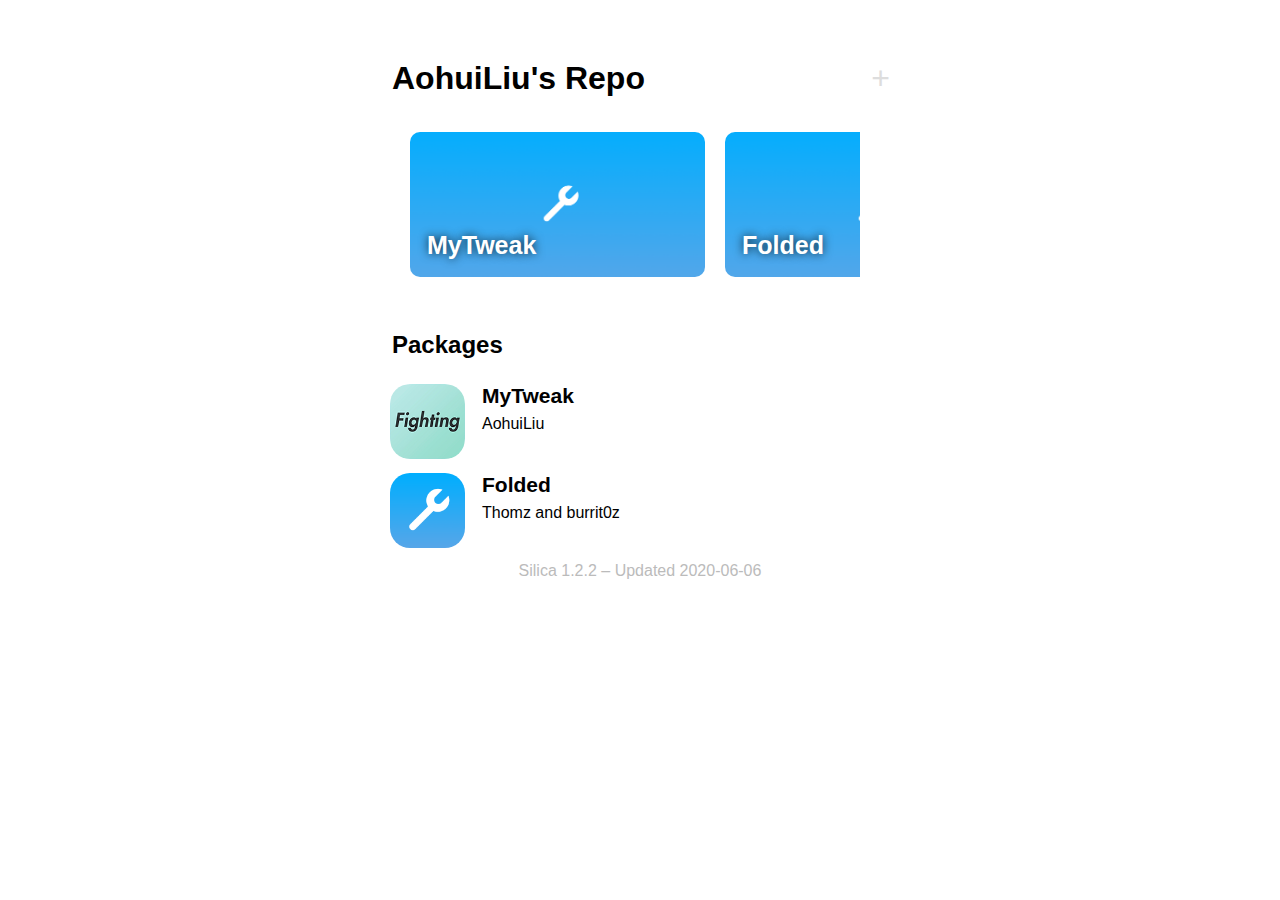
==== index.html @ 4723cb73 "update" ====
<!DOCTYPE html>
<html>
<head>
    <meta charset="utf-8">
    <meta name="viewport" content="width=device-width, initial-scale=1, minimum-scale=1.0, user-scalable=0">
    <title>AohuiLiu&#x27;s Repo</title>
    <link rel="stylesheet" type="text/css" href="web/index.css">
    <style>a, .tint {color: #dddddd} .active {color: #dddddd</style>
    <meta name="description" content="More tweaks coming soon">
    <meta property="og:title" content="AohuiLiu&#x27;s Repo">
    <meta property="og:description" content="More tweaks coming soon">
    <meta property="og:image" content="https://janedut.github.io/CydiaIcon.png">
    <meta name="twitter:card" content="summary">
    <meta name="twitter:title" content="AohuiLiu&#x27;s Repo">
    <meta name="twitter:description" content="More tweaks coming soon">
    <meta name="twitter:image" content="https://janedut.github.io/CydiaIcon.png">
    <meta name="theme-color" content="#dddddd">
</head>
<body>
    <div class="body">
        <h1 class="header left_float">AohuiLiu&#x27;s Repo</h1>
        <a class="header right_float add_sileo tint" href="cydia://url/https://cydia.saurik.com/api/share#?source=https://janedut.github.io">+</a>
        <div class="scroll_view">
            <a href="depiction/web/com.aohuiliu.mytweak.html" style="background-image: url(assets/com.aohuiliu.mytweak/banner.png)" class="card">
                <p>MyTweak</p>
            </a><a href="depiction/web/xyz.burritoz.thomz.folded.html" style="background-image: url(assets/xyz.burritoz.thomz.folded/banner.png)" class="card">
                <p>Folded</p>
            </a>
        </div>
        <h2 class="header">Packages</h2>
        <div class="packageList">
                <a class="subtle_link" href="depiction/web/com.aohuiliu.mytweak.html">
                    <div class="package">
                        <img src="assets/com.aohuiliu.mytweak/icon.png">
                        <div class="package_info">
                            <p class="package_name">MyTweak</p>
                            <p class="package_caption">AohuiLiu </p>
                        </div>
                    </div>
                </a>
                <a class="subtle_link" href="depiction/web/xyz.burritoz.thomz.folded.html">
                    <div class="package">
                        <img src="assets/xyz.burritoz.thomz.folded/icon.png">
                        <div class="package_info">
                            <p class="package_name">Folded</p>
                            <p class="package_caption">Thomz and burrit0z</p>
                        </div>
                    </div>
                </a>
        </div>
        <div class="caption center footer">Silica 1.2.2 – Updated 2020-06-06</div>
    </div>
</body>
    <script src="web/index.js"></script>
</html>
---- web/index.css ----
* {
    margin: 0;
}

.body {
    font-family: -apple-system, BlinkMacSystemFont, "Helvetica Neue", "Helvetica", sans-serif;
    margin-top: 20px;
    margin-bottom: 20px;

}

@media only screen and (max-width: 600px) {
    .body {
        margin-left: 20px;
        margin-right: 20px;
    }
    .scroll_view {
        width: calc(100vw - 60px);
    }
}
@media only screen and (min-width: 601px) {
    .body {
        width: 500px;
        margin-left: auto;
        margin-right: auto;
    }
    .scroll_view {
        width: calc(500px - 40px);
    }
}

h1, h2, h3, h4, h5, h6, p {
    margin: 2px;
}

.caption {
    color: #bbb;
    font-size: 16px;
}

.header {
    margin-top: 40px;
    margin-bottom: 25px;
}

.scroll_view {
    overflow-x: scroll;
    overflow-y: hidden;
    margin: 10px;
    white-space: nowrap;
    -webkit-overflow-scrolling: touch;
}

.scroll_view > .card {
    background-color: #ccc;
    background-position: center;
    background-repeat: no-repeat;
    background-size: cover;
    padding: 10px;
    margin: 10px;
    border-radius: 10px;
    font-weight: bold;
    height: 125px;
    width: 275px;
    position: relative;
    display: inline-block;
}

.scroll_view > .img_card {
    background-color: #ccc;
    width: 250px;
    margin: 5px;
    border-radius: 10px;
    font-weight: bold;
    position: relative;
    display: inline-block;
}

.card > p {
    color: white;
    bottom: 15px;
    left: 15px;
    font-size: 25px;
    position: absolute;
    text-shadow: 0 0 10px rgba(0,0,0,0.8); 
}

.center {
    text-align: center;
}

.left_float {
    float: left;
}

.right_float { 
    float: right;
}

.add_sileo {
    font-size: 2em;
    cursor: pointer;
    text-decoration: none;
}

.add_sileo:hover, a:hover {
    opacity: 0.8;
    cursor: pointer;
}

.package {
    margin-bottom: 40px;
}

.package > img {
    border-radius: 20px;
    width: 75px;
    height: 75px;
    float: left;
}

.package_info {
    margin-left: 90px;
}

.package_name {
    font-weight: bold;
    font-size: 21px;
}

.package_caption {
    margin-top: 7px;
    color: #999;
}

.cell > .title {
    float: left;
    color: #999;
}

.cell > .text {
    float: right;
}

h3 {
    margin-top: 15px;
    margin-bottom: 15px;
}

.footer {
    margin-top: 20px;
}

.subtle_link, .subtle_link > div > div, .subtle_link > div > div > p {
    text-decoration: none;
    color: black;
}

.subtle_link:hover, .subtle_link > *:hover {
    opacity: 0.8;
}

.green {
    color: #00b90c;
}

.red {
    color: #ba0000;
}

.banner_underlay {
    background-size: cover;
    background-position: center;
    height: 150px;
    width: 100%;
    border-radius: 8px;
    z-index: -2;
    margin-bottom: 25px;
    top: 0;
}

.changelog {
    display: none;
}

.nav {
    display: flex;
    margin: 20px;
    float: center;
}

.nav_btn {
    width: 50%;
    display:inline;
    text-align: center;
    color: #999;
    font-weight: 500;
    padding-bottom: 10px;
    cursor: pointer;
}

.changelog_entry {
    margin-bottom: 18px;
}

a {
    text-decoration: none;
}

.table-btn, .table-btn > div {
    padding-top: 10px;
    padding-bottom: 10px;
}

.table-btn:after {
    content: "›";
    font-size:30px;
    transform: translateY(-40px);
    float: right;
}

@media (prefers-color-scheme: dark) {
    body {
        background: #161616;
        color: white;
    }

    .subtle_link, .subtle_link > div > div, .subtle_link > div > div > p {
        color: white;
    }
}
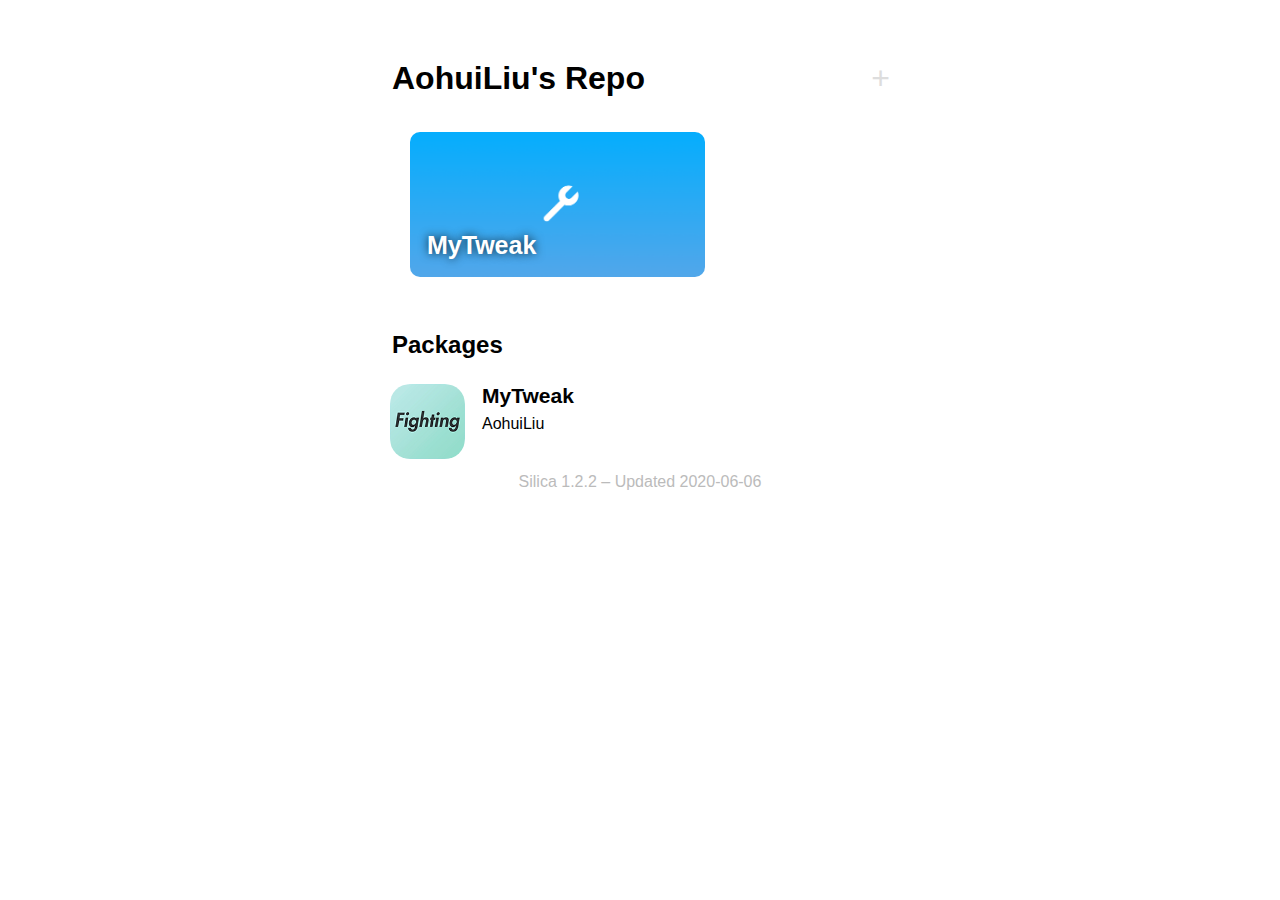
==== commit 90c9b61d: "zzz" ====
--- a/index.html
+++ b/index.html
@@ -23,8 +23,6 @@
         <div class="scroll_view">
             <a href="depiction/web/com.aohuiliu.mytweak.html" style="background-image: url(assets/com.aohuiliu.mytweak/banner.png)" class="card">
                 <p>MyTweak</p>
-            </a><a href="depiction/web/xyz.burritoz.thomz.folded.html" style="background-image: url(assets/xyz.burritoz.thomz.folded/banner.png)" class="card">
-                <p>Folded</p>
             </a>
         </div>
         <h2 class="header">Packages</h2>
@@ -38,15 +36,6 @@
                         </div>
                     </div>
                 </a>
-                <a class="subtle_link" href="depiction/web/xyz.burritoz.thomz.folded.html">
-                    <div class="package">
-                        <img src="assets/xyz.burritoz.thomz.folded/icon.png">
-                        <div class="package_info">
-                            <p class="package_name">Folded</p>
-                            <p class="package_caption">Thomz and burrit0z</p>
-                        </div>
-                    </div>
-                </a>
         </div>
         <div class="caption center footer">Silica 1.2.2 – Updated 2020-06-06</div>
     </div>
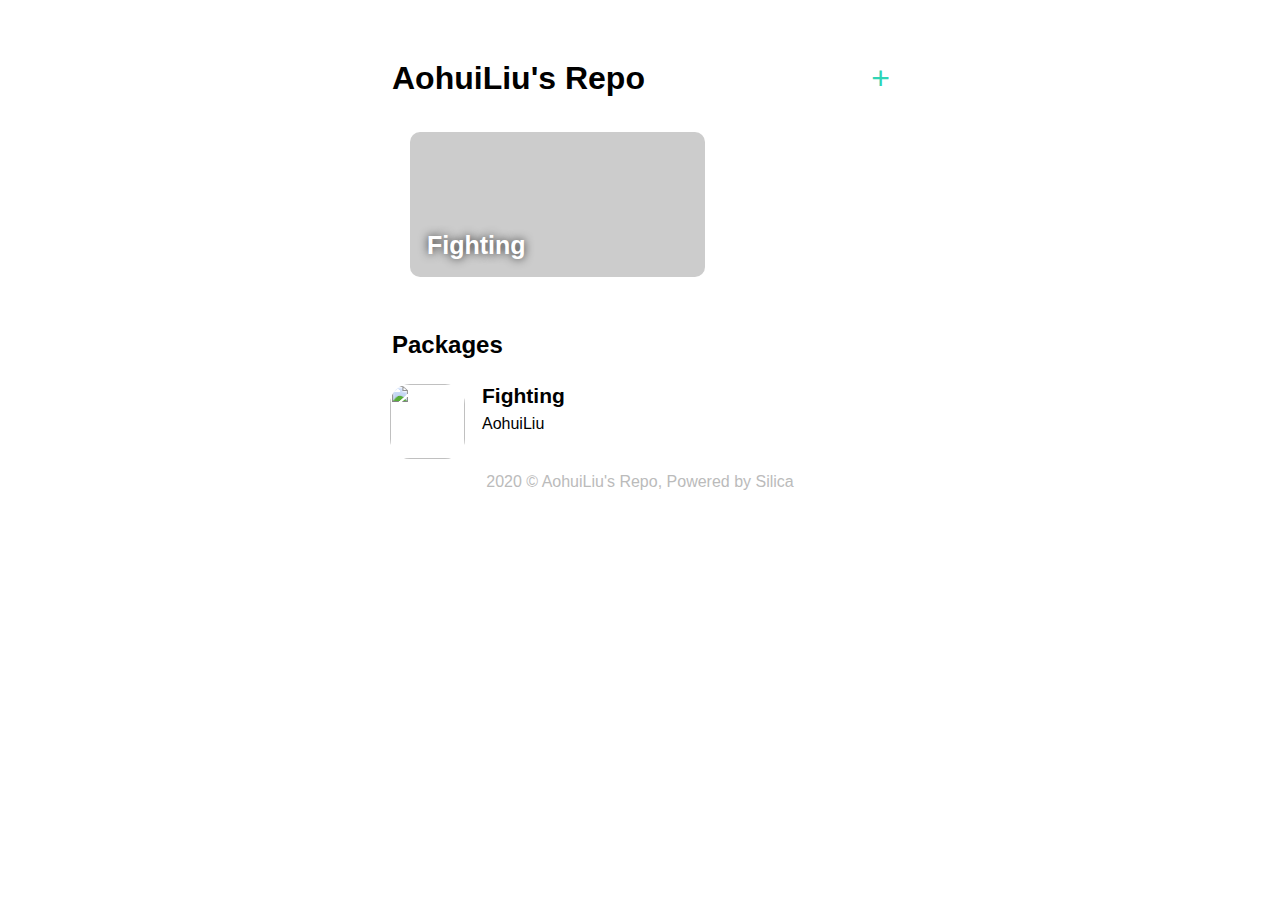
==== commit 1cd69275: "saa" ====
--- a/index.html
+++ b/index.html
@@ -5,39 +5,39 @@
     <meta name="viewport" content="width=device-width, initial-scale=1, minimum-scale=1.0, user-scalable=0">
     <title>AohuiLiu&#x27;s Repo</title>
     <link rel="stylesheet" type="text/css" href="web/index.css">
-    <style>a, .tint {color: #dddddd} .active {color: #dddddd</style>
+    <style>a, .tint {color: #2ED4B5} .active {color: #2ED4B5</style>
     <meta name="description" content="More tweaks coming soon">
     <meta property="og:title" content="AohuiLiu&#x27;s Repo">
     <meta property="og:description" content="More tweaks coming soon">
-    <meta property="og:image" content="https://janedut.github.io/CydiaIcon.png">
+    <meta property="og:image" content="https://janedut.github.io/repo/CydiaIcon.png">
     <meta name="twitter:card" content="summary">
     <meta name="twitter:title" content="AohuiLiu&#x27;s Repo">
     <meta name="twitter:description" content="More tweaks coming soon">
-    <meta name="twitter:image" content="https://janedut.github.io/CydiaIcon.png">
-    <meta name="theme-color" content="#dddddd">
+    <meta name="twitter:image" content="https://janedut.github.io/repo/CydiaIcon.png">
+    <meta name="theme-color" content="#2ED4B5">
 </head>
 <body>
     <div class="body">
         <h1 class="header left_float">AohuiLiu&#x27;s Repo</h1>
-        <a class="header right_float add_sileo tint" href="cydia://url/https://cydia.saurik.com/api/share#?source=https://janedut.github.io">+</a>
+        <a class="header right_float add_sileo tint" href="cydia://url/https://cydia.saurik.com/api/share#?source=https://janedut.github.io/repo">+</a>
         <div class="scroll_view">
-            <a href="depiction/web/com.aohuiliu.mytweak.html" style="background-image: url(assets/com.aohuiliu.mytweak/banner.png)" class="card">
-                <p>MyTweak</p>
+            <a href="depiction/web/com.aohuiliu.fighting.html" style="background-image: url(assets/com.aohuiliu.fighting/banner.png)" class="card">
+                <p>Fighting</p>
             </a>
         </div>
         <h2 class="header">Packages</h2>
         <div class="packageList">
-                <a class="subtle_link" href="depiction/web/com.aohuiliu.mytweak.html">
+                <a class="subtle_link" href="depiction/web/com.aohuiliu.fighting.html">
                     <div class="package">
-                        <img src="assets/com.aohuiliu.mytweak/icon.png">
+                        <img src="assets/com.aohuiliu.fighting/icon.png">
                         <div class="package_info">
-                            <p class="package_name">MyTweak</p>
+                            <p class="package_name">Fighting</p>
                             <p class="package_caption">AohuiLiu </p>
                         </div>
                     </div>
                 </a>
         </div>
-        <div class="caption center footer">Silica 1.2.2 – Updated 2020-06-06</div>
+        <div class="caption center footer">2020 © AohuiLiu&#x27;s Repo, Powered by Silica</div>
     </div>
 </body>
     <script src="web/index.js"></script>
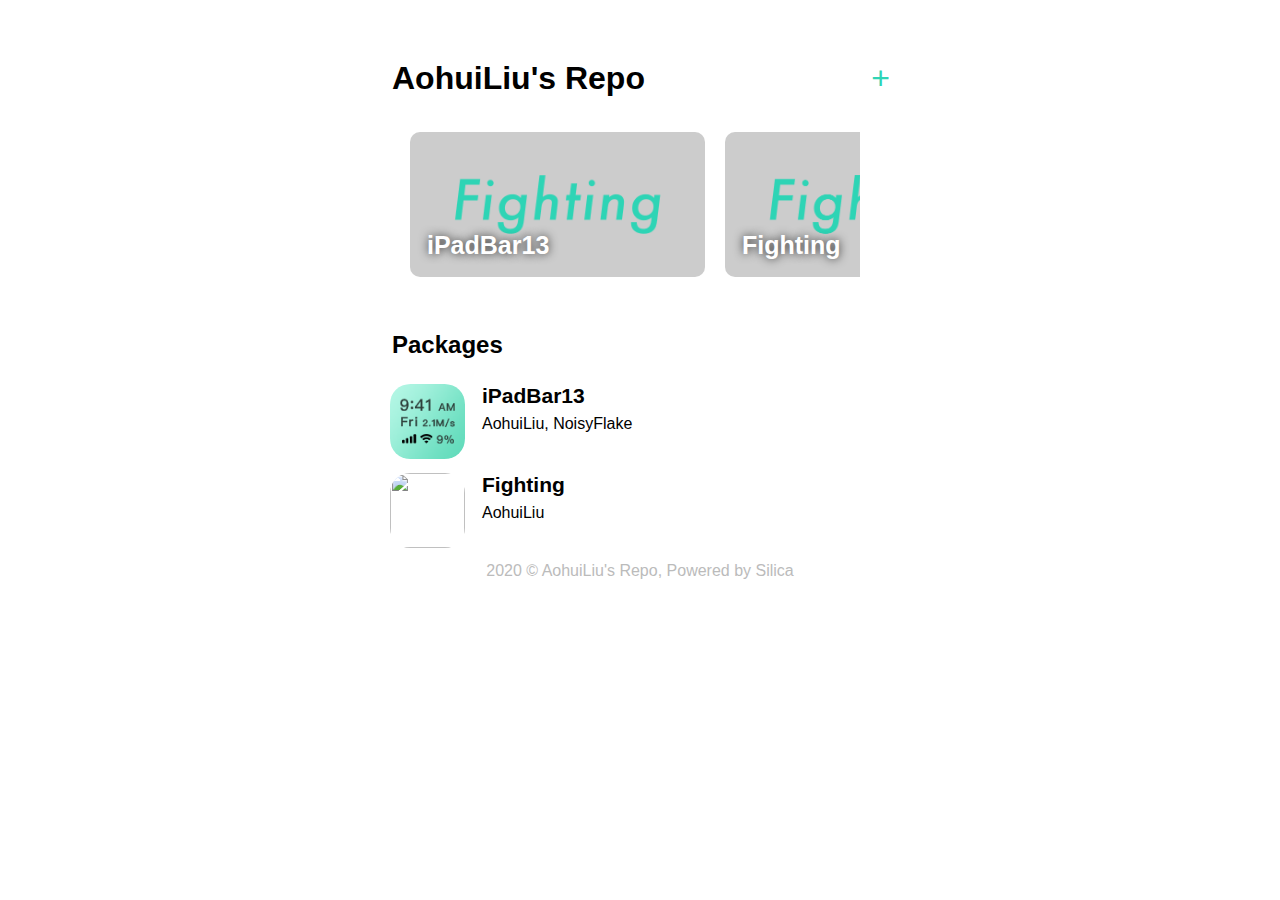
==== commit 2ae64b03: "aaa" ====
--- a/index.html
+++ b/index.html
@@ -21,12 +21,23 @@
         <h1 class="header left_float">AohuiLiu&#x27;s Repo</h1>
         <a class="header right_float add_sileo tint" href="cydia://url/https://cydia.saurik.com/api/share#?source=https://janedut.github.io/repo">+</a>
         <div class="scroll_view">
-            <a href="depiction/web/com.aohuiliu.fighting.html" style="background-image: url(assets/com.aohuiliu.fighting/banner.png)" class="card">
+            <a href="depiction/web/com.aohuiliu.ipadbar13.html" style="background-image: url(assets/com.aohuiliu.ipadbar13/banner.png)" class="card">
+                <p>iPadBar13</p>
+            </a><a href="depiction/web/com.aohuiliu.fighting.html" style="background-image: url(assets/com.aohuiliu.fighting/banner.png)" class="card">
                 <p>Fighting</p>
             </a>
         </div>
         <h2 class="header">Packages</h2>
         <div class="packageList">
+                <a class="subtle_link" href="depiction/web/com.aohuiliu.ipadbar13.html">
+                    <div class="package">
+                        <img src="assets/com.aohuiliu.ipadbar13/icon.png">
+                        <div class="package_info">
+                            <p class="package_name">iPadBar13</p>
+                            <p class="package_caption">AohuiLiu, NoisyFlake </p>
+                        </div>
+                    </div>
+                </a>
                 <a class="subtle_link" href="depiction/web/com.aohuiliu.fighting.html">
                     <div class="package">
                         <img src="assets/com.aohuiliu.fighting/icon.png">
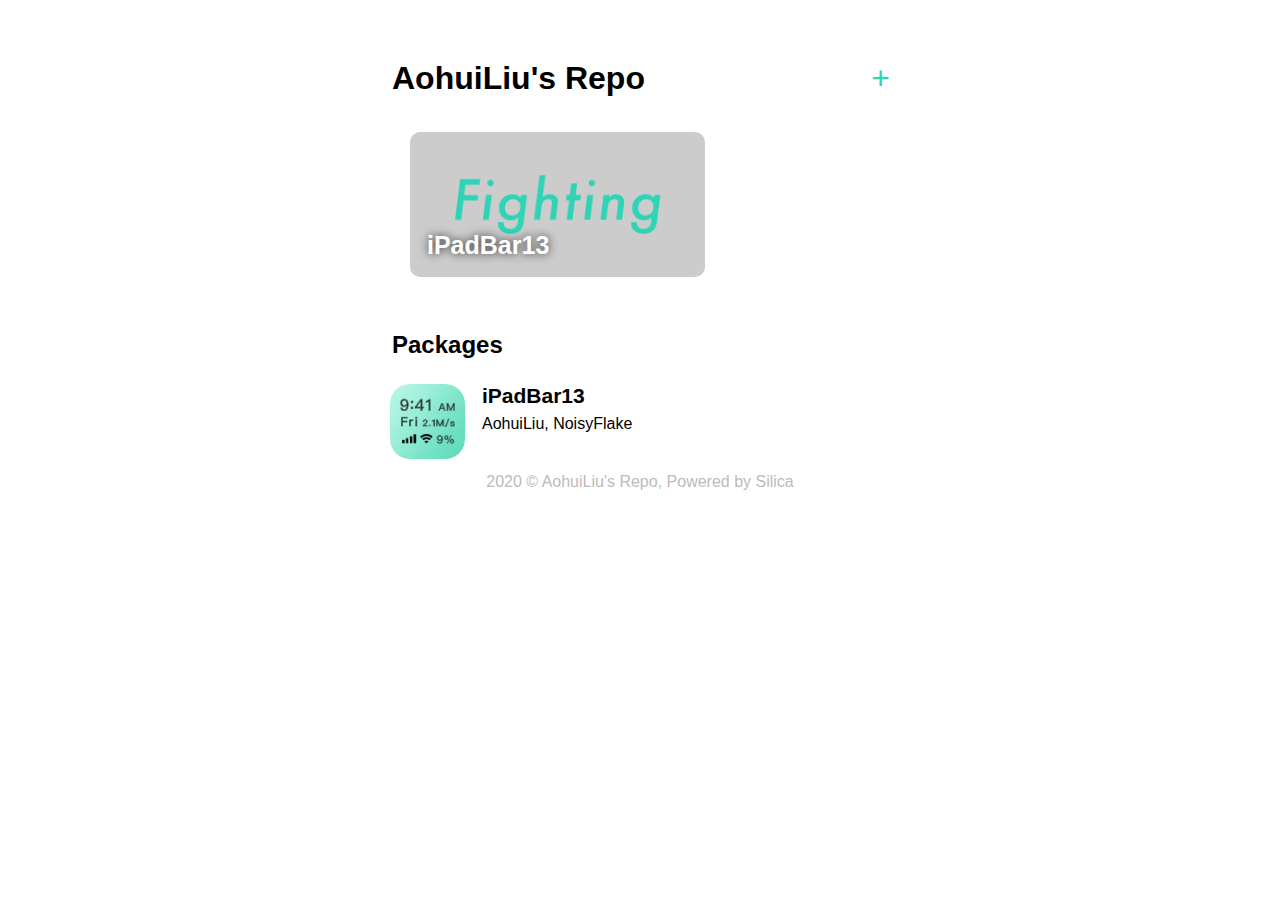
==== commit 3a3560c4: "zzzzz" ====
--- a/index.html
+++ b/index.html
@@ -23,8 +23,6 @@
         <div class="scroll_view">
             <a href="depiction/web/com.aohuiliu.ipadbar13.html" style="background-image: url(assets/com.aohuiliu.ipadbar13/banner.png)" class="card">
                 <p>iPadBar13</p>
-            </a><a href="depiction/web/com.aohuiliu.fighting.html" style="background-image: url(assets/com.aohuiliu.fighting/banner.png)" class="card">
-                <p>Fighting</p>
             </a>
         </div>
         <h2 class="header">Packages</h2>
@@ -34,16 +32,7 @@
                         <img src="assets/com.aohuiliu.ipadbar13/icon.png">
                         <div class="package_info">
                             <p class="package_name">iPadBar13</p>
-                            <p class="package_caption">AohuiLiu, NoisyFlake </p>
-                        </div>
-                    </div>
-                </a>
-                <a class="subtle_link" href="depiction/web/com.aohuiliu.fighting.html">
-                    <div class="package">
-                        <img src="assets/com.aohuiliu.fighting/icon.png">
-                        <div class="package_info">
-                            <p class="package_name">Fighting</p>
-                            <p class="package_caption">AohuiLiu </p>
+                            <p class="package_caption">AohuiLiu, NoisyFlake</p>
                         </div>
                     </div>
                 </a>
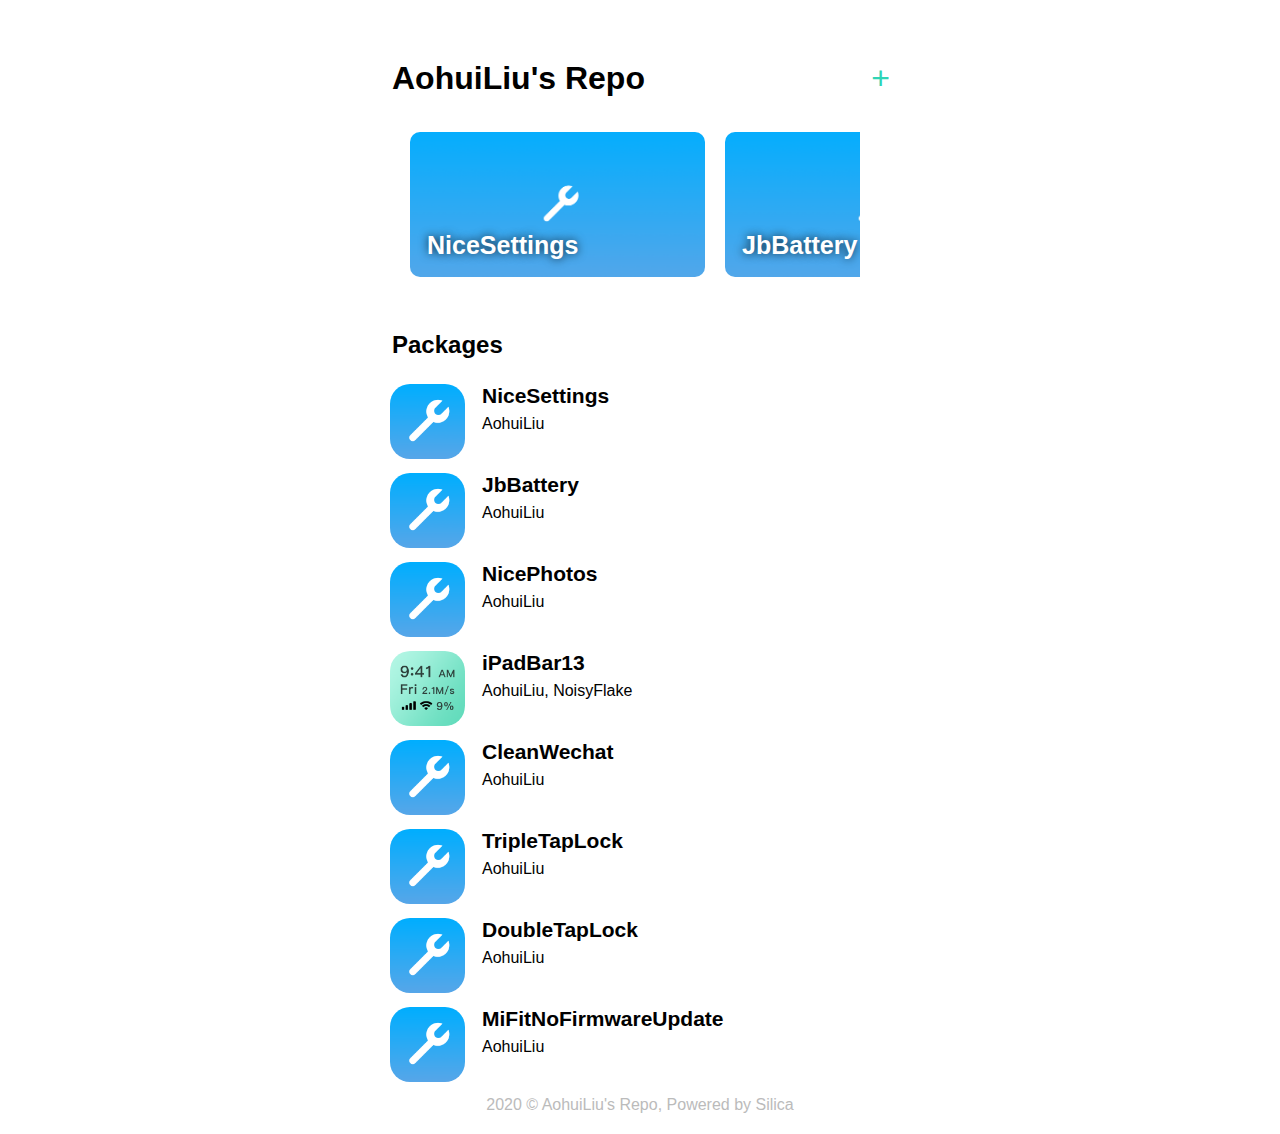
==== commit 380340ad: "upload" ====
--- a/index.html
+++ b/index.html
@@ -9,24 +9,55 @@
     <meta name="description" content="More tweaks coming soon">
     <meta property="og:title" content="AohuiLiu&#x27;s Repo">
     <meta property="og:description" content="More tweaks coming soon">
-    <meta property="og:image" content="https://janedut.github.io/repo/CydiaIcon.png">
+    <meta property="og:image" content="https://janedut.github.io/CydiaIcon.png">
     <meta name="twitter:card" content="summary">
     <meta name="twitter:title" content="AohuiLiu&#x27;s Repo">
     <meta name="twitter:description" content="More tweaks coming soon">
-    <meta name="twitter:image" content="https://janedut.github.io/repo/CydiaIcon.png">
+    <meta name="twitter:image" content="https://janedut.github.io/CydiaIcon.png">
     <meta name="theme-color" content="#2ED4B5">
 </head>
 <body>
     <div class="body">
         <h1 class="header left_float">AohuiLiu&#x27;s Repo</h1>
-        <a class="header right_float add_sileo tint" href="cydia://url/https://cydia.saurik.com/api/share#?source=https://janedut.github.io/repo">+</a>
+        <a class="header right_float add_sileo tint" href="cydia://url/https://cydia.saurik.com/api/share#?source=https://janedut.github.io">+</a>
         <div class="scroll_view">
-            <a href="depiction/web/com.aohuiliu.ipadbar13.html" style="background-image: url(assets/com.aohuiliu.ipadbar13/banner.png)" class="card">
+            <a href="depiction/web/com.aohuiliu.nicesettings.html" style="background-image: url(assets/com.aohuiliu.nicesettings/banner.png)" class="card">
+                <p>NiceSettings</p>
+            </a><a href="depiction/web/com.aohuiliu.jbbattery.html" style="background-image: url(assets/com.aohuiliu.jbbattery/banner.png)" class="card">
+                <p>JbBattery</p>
+            </a><a href="depiction/web/com.aohuiliu.ipadbar13.html" style="background-image: url(assets/com.aohuiliu.ipadbar13/banner.png)" class="card">
                 <p>iPadBar13</p>
             </a>
         </div>
         <h2 class="header">Packages</h2>
         <div class="packageList">
+                <a class="subtle_link" href="depiction/web/com.aohuiliu.nicesettings.html">
+                    <div class="package">
+                        <img src="assets/com.aohuiliu.nicesettings/icon.png">
+                        <div class="package_info">
+                            <p class="package_name">NiceSettings</p>
+                            <p class="package_caption">AohuiLiu </p>
+                        </div>
+                    </div>
+                </a>
+                <a class="subtle_link" href="depiction/web/com.aohuiliu.jbbattery.html">
+                    <div class="package">
+                        <img src="assets/com.aohuiliu.jbbattery/icon.png">
+                        <div class="package_info">
+                            <p class="package_name">JbBattery</p>
+                            <p class="package_caption">AohuiLiu </p>
+                        </div>
+                    </div>
+                </a>
+                <a class="subtle_link" href="depiction/web/com.aohuiliu.nicephotos.html">
+                    <div class="package">
+                        <img src="assets/com.aohuiliu.nicephotos/icon.png">
+                        <div class="package_info">
+                            <p class="package_name">NicePhotos</p>
+                            <p class="package_caption">AohuiLiu </p>
+                        </div>
+                    </div>
+                </a>
                 <a class="subtle_link" href="depiction/web/com.aohuiliu.ipadbar13.html">
                     <div class="package">
                         <img src="assets/com.aohuiliu.ipadbar13/icon.png">
@@ -36,6 +67,42 @@
                         </div>
                     </div>
                 </a>
+                <a class="subtle_link" href="depiction/web/com.aohuiliu.cleanwechat.html">
+                    <div class="package">
+                        <img src="assets/com.aohuiliu.cleanwechat/icon.png">
+                        <div class="package_info">
+                            <p class="package_name">CleanWechat</p>
+                            <p class="package_caption">AohuiLiu </p>
+                        </div>
+                    </div>
+                </a>
+                <a class="subtle_link" href="depiction/web/com.aohuiliu.tripletaplock.html">
+                    <div class="package">
+                        <img src="assets/com.aohuiliu.tripletaplock/icon.png">
+                        <div class="package_info">
+                            <p class="package_name">TripleTapLock</p>
+                            <p class="package_caption">AohuiLiu </p>
+                        </div>
+                    </div>
+                </a>
+                <a class="subtle_link" href="depiction/web/com.aohuiliu.doubletaplock.html">
+                    <div class="package">
+                        <img src="assets/com.aohuiliu.doubletaplock/icon.png">
+                        <div class="package_info">
+                            <p class="package_name">DoubleTapLock</p>
+                            <p class="package_caption">AohuiLiu </p>
+                        </div>
+                    </div>
+                </a>
+                <a class="subtle_link" href="depiction/web/com.aohuiliu.mifitnoupdate.html">
+                    <div class="package">
+                        <img src="assets/com.aohuiliu.mifitnoupdate/icon.png">
+                        <div class="package_info">
+                            <p class="package_name">MiFitNoFirmwareUpdate</p>
+                            <p class="package_caption">AohuiLiu </p>
+                        </div>
+                    </div>
+                </a>
         </div>
         <div class="caption center footer">2020 © AohuiLiu&#x27;s Repo, Powered by Silica</div>
     </div>
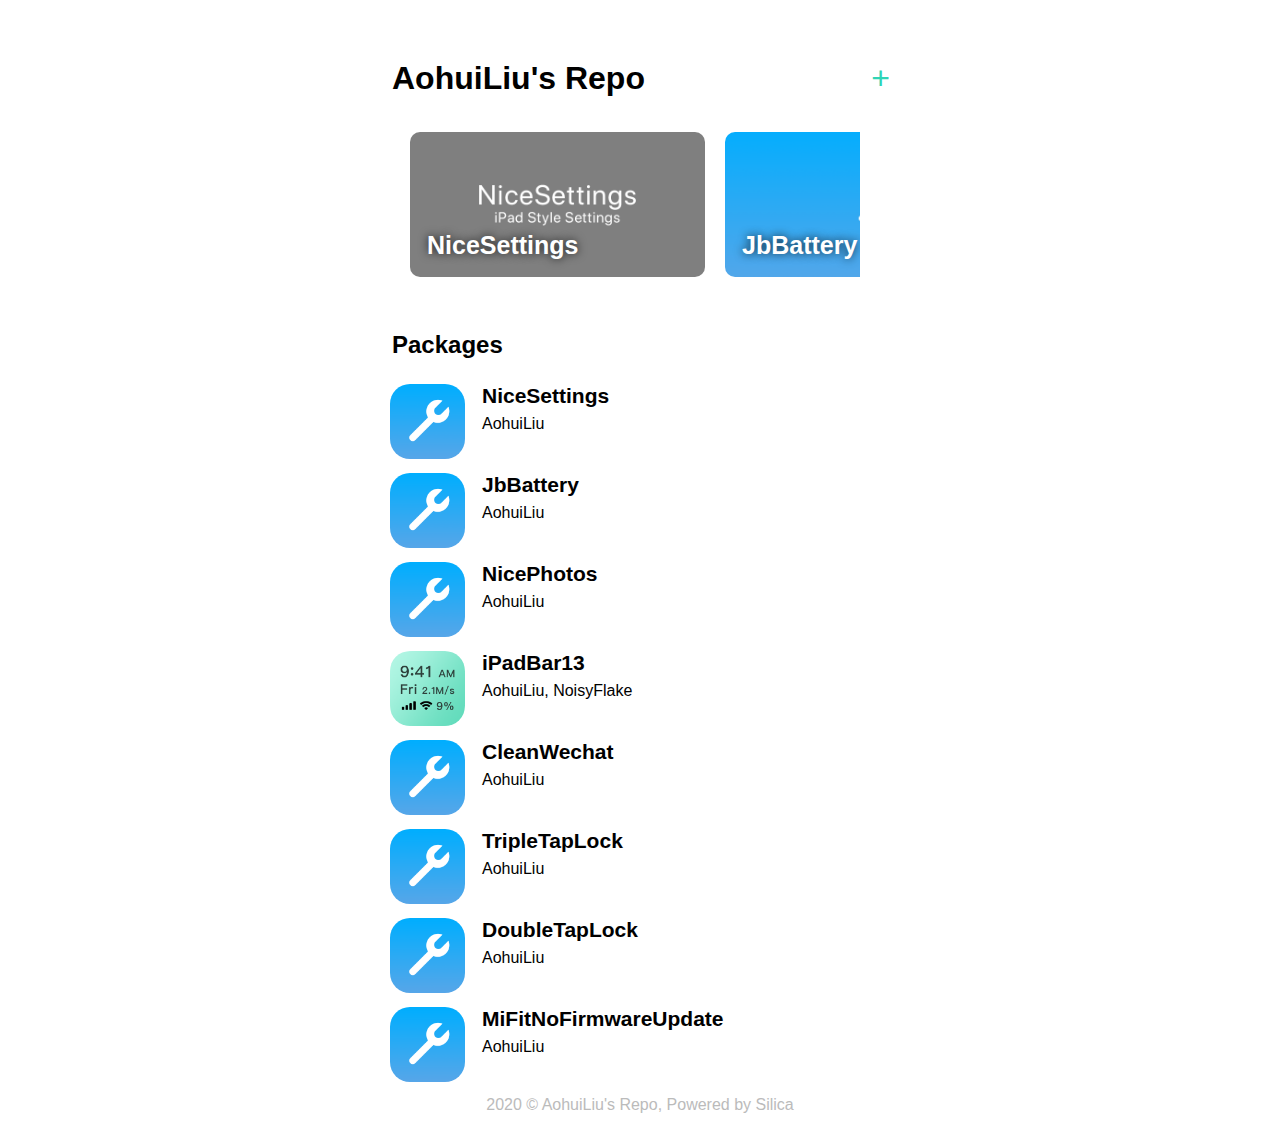
==== commit c4463527: "upload" ====
--- a/index.html
+++ b/index.html
@@ -25,6 +25,8 @@
                 <p>NiceSettings</p>
             </a><a href="depiction/web/com.aohuiliu.jbbattery.html" style="background-image: url(assets/com.aohuiliu.jbbattery/banner.png)" class="card">
                 <p>JbBattery</p>
+            </a><a href="depiction/web/com.aohuiliu.nicephotos.html" style="background-image: url(assets/com.aohuiliu.nicephotos/banner.png)" class="card">
+                <p>NicePhotos</p>
             </a><a href="depiction/web/com.aohuiliu.ipadbar13.html" style="background-image: url(assets/com.aohuiliu.ipadbar13/banner.png)" class="card">
                 <p>iPadBar13</p>
             </a>
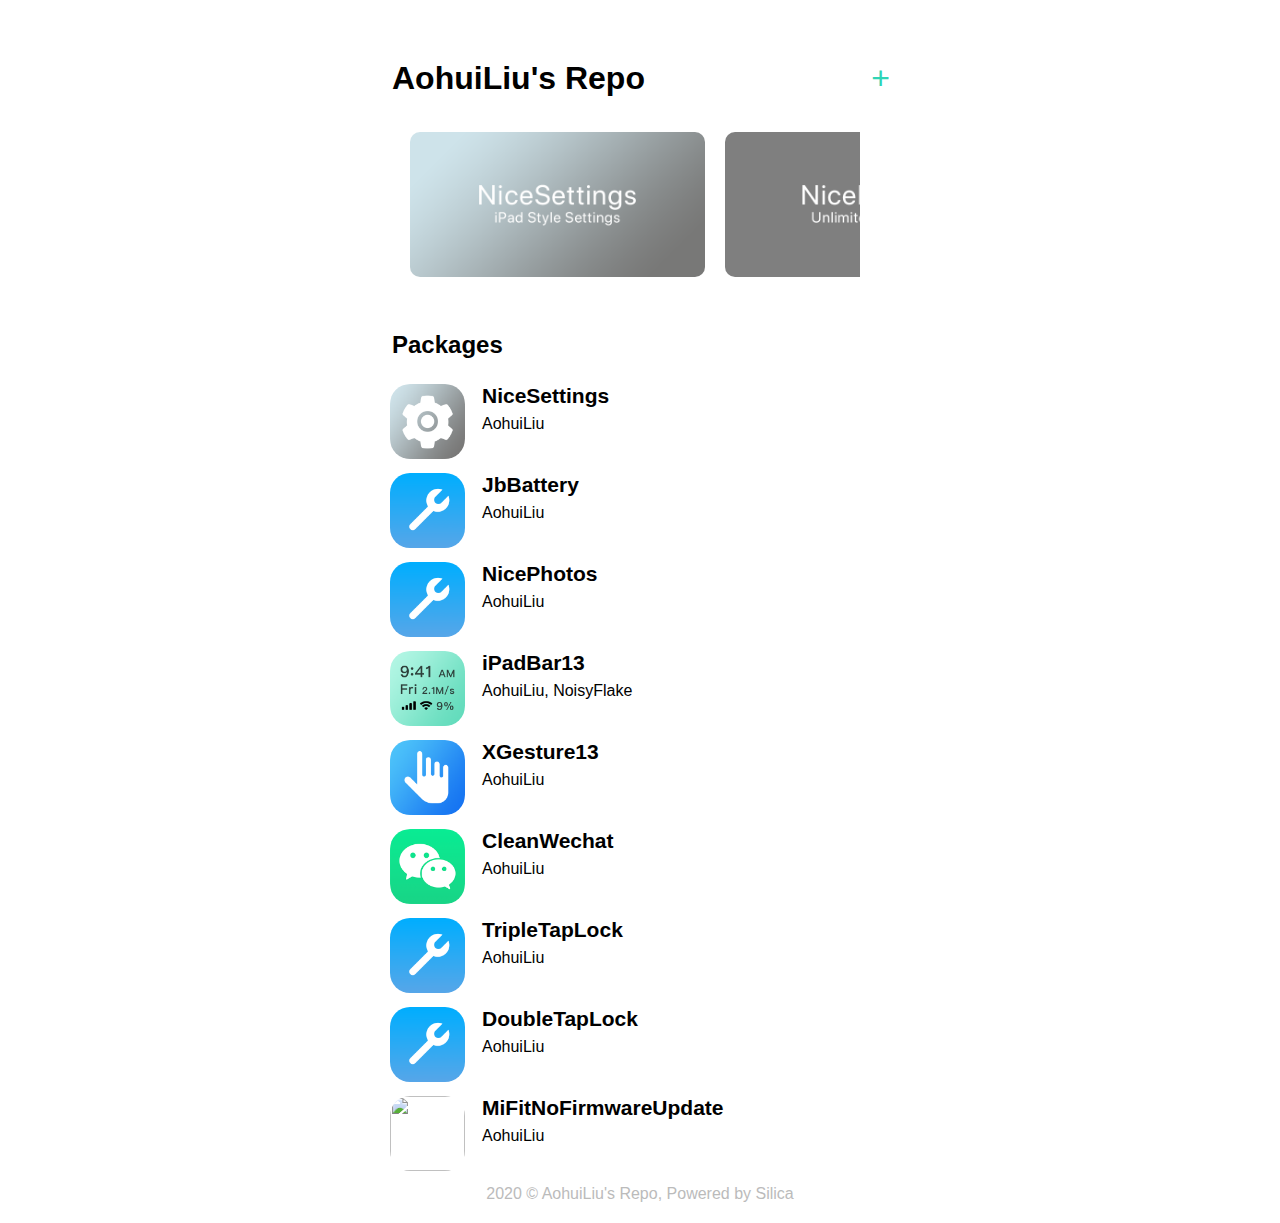
==== commit 25c3d52c: "add gesture" ====
--- a/index.html
+++ b/index.html
@@ -23,8 +23,6 @@
         <div class="scroll_view">
             <a href="depiction/web/com.aohuiliu.nicesettings.html" style="background-image: url(assets/com.aohuiliu.nicesettings/banner.png)" class="card">
                 <p>NiceSettings</p>
-            </a><a href="depiction/web/com.aohuiliu.jbbattery.html" style="background-image: url(assets/com.aohuiliu.jbbattery/banner.png)" class="card">
-                <p>JbBattery</p>
             </a><a href="depiction/web/com.aohuiliu.nicephotos.html" style="background-image: url(assets/com.aohuiliu.nicephotos/banner.png)" class="card">
                 <p>NicePhotos</p>
             </a><a href="depiction/web/com.aohuiliu.ipadbar13.html" style="background-image: url(assets/com.aohuiliu.ipadbar13/banner.png)" class="card">
@@ -66,6 +64,15 @@
                         <div class="package_info">
                             <p class="package_name">iPadBar13</p>
                             <p class="package_caption">AohuiLiu, NoisyFlake</p>
+                        </div>
+                    </div>
+                </a>
+                <a class="subtle_link" href="depiction/web/com.aohuiliu.xgesture13.html">
+                    <div class="package">
+                        <img src="assets/com.aohuiliu.xgesture13/icon.png">
+                        <div class="package_info">
+                            <p class="package_name">XGesture13</p>
+                            <p class="package_caption">AohuiLiu </p>
                         </div>
                     </div>
                 </a>
--- a/web/index.css
+++ b/web/index.css
@@ -80,9 +80,9 @@
     color: white;
     bottom: 15px;
     left: 15px;
-    font-size: 25px;
+    font-size: 0px;
     position: absolute;
-    text-shadow: 0 0 10px rgba(0,0,0,0.8); 
+    text-shadow: 0 0 0px rgba(0,0,0,0.8); /*文字阴影*/
 }
 
 .center {
@@ -93,7 +93,7 @@
     float: left;
 }
 
-.right_float { 
+.right_float {
     float: right;
 }
 
@@ -228,4 +228,4 @@
     .subtle_link, .subtle_link > div > div, .subtle_link > div > div > p {
         color: white;
     }
-}+}
